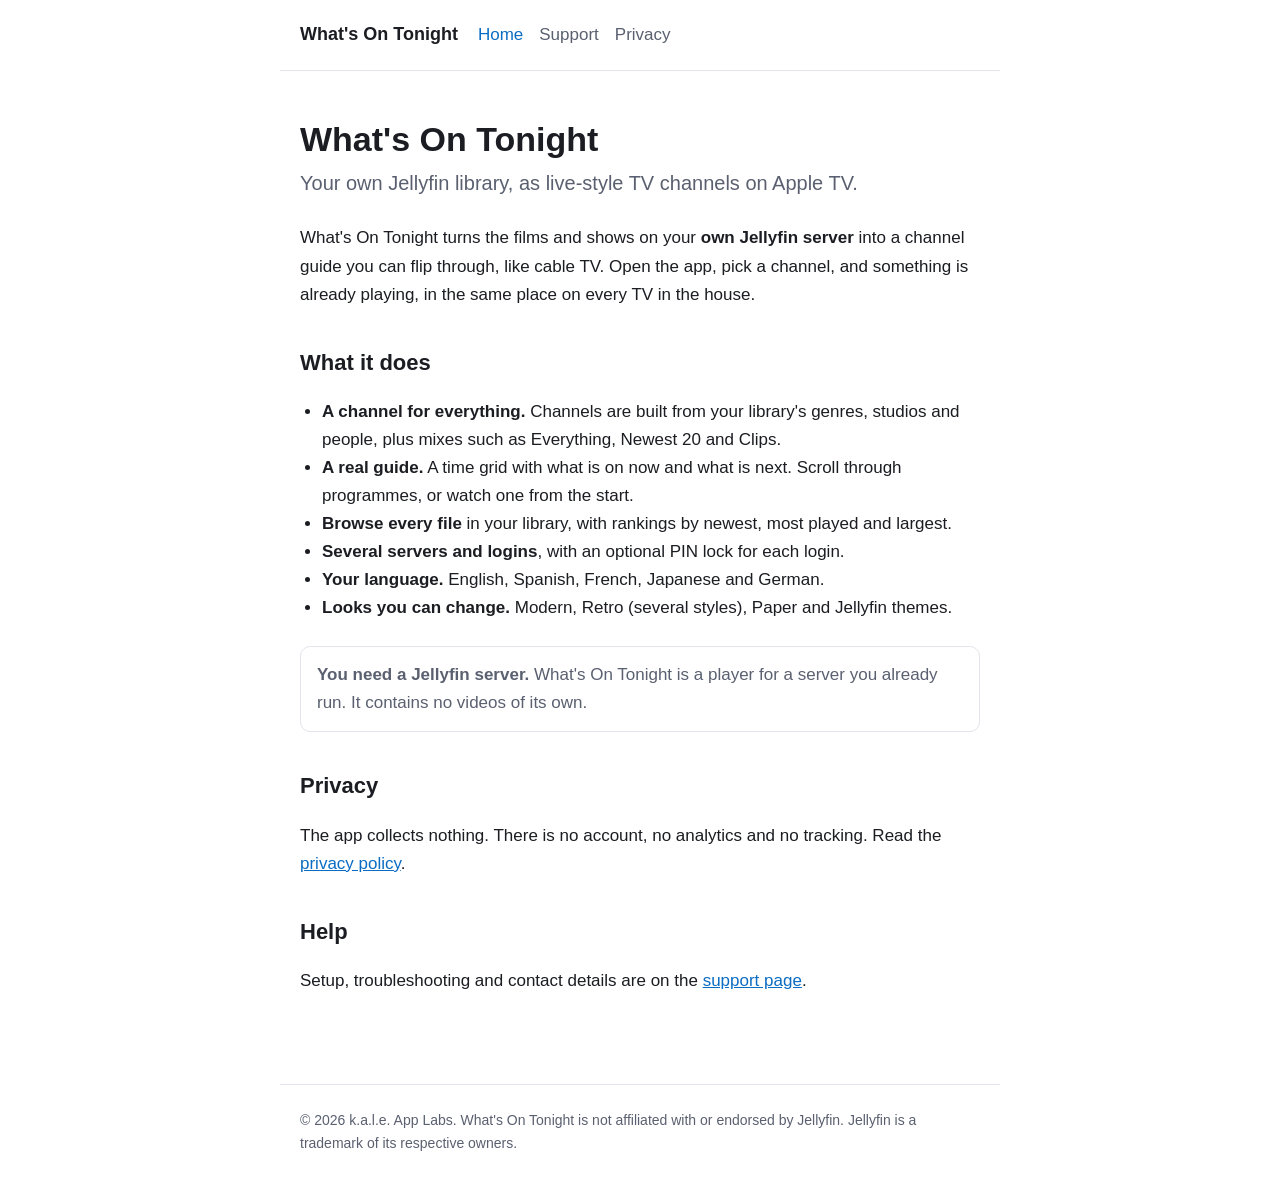
==== index.html @ f3444f4e "Add files via upload" ====
<!doctype html><html lang="en"><head><meta charset="utf-8"><meta name="viewport" content="width=device-width,initial-scale=1"><title>What's On Tonight</title><meta name="description" content="Turn your own Jellyfin library into live-style TV channels on Apple TV."><link rel="stylesheet" href="style.css"></head><body>
<header class="site"><a class="brand" href="index.html">What's On Tonight</a><nav><a href="index.html" aria-current="page">Home</a><a href="support.html">Support</a><a href="privacy.html">Privacy</a></nav></header>
<main>
<h1>What's On Tonight</h1>
<p class="lede">Your own Jellyfin library, as live-style TV channels on Apple TV.</p>
<p>What's On Tonight turns the films and shows on your <strong>own Jellyfin server</strong> into a channel guide you can flip through, like cable TV. Open the app, pick a channel, and something is already playing, in the same place on every TV in the house.</p>
<h2>What it does</h2>
<ul>
<li><strong>A channel for everything.</strong> Channels are built from your library's genres, studios and people, plus mixes such as Everything, Newest 20 and Clips.</li>
<li><strong>A real guide.</strong> A time grid with what is on now and what is next. Scroll through programmes, or watch one from the start.</li>
<li><strong>Browse every file</strong> in your library, with rankings by newest, most played and largest.</li>
<li><strong>Several servers and logins</strong>, with an optional PIN lock for each login.</li>
<li><strong>Your language.</strong> English, Spanish, French, Japanese and German.</li>
<li><strong>Looks you can change.</strong> Modern, Retro (several styles), Paper and Jellyfin themes.</li>
</ul>
<div class="note"><strong>You need a Jellyfin server.</strong> What's On Tonight is a player for a server you already run. It contains no videos of its own.</div>
<h2>Privacy</h2>
<p>The app collects nothing. There is no account, no analytics and no tracking. Read the <a href="privacy.html">privacy policy</a>.</p>
<h2>Help</h2>
<p>Setup, troubleshooting and contact details are on the <a href="support.html">support page</a>.</p>
</main>
<footer>&copy; 2026 k.a.l.e. App Labs. What's On Tonight is not affiliated with or endorsed by Jellyfin. Jellyfin is a trademark of its respective owners.</footer></body></html>
---- style.css ----
:root{--bg:#ffffff;--fg:#1b1d22;--muted:#5a6070;--line:#e3e5ea;--accent:#0a6cc2}
@media (prefers-color-scheme:dark){:root{--bg:#101215;--fg:#eceef2;--muted:#9aa1b0;--line:#272b33;--accent:#5db2ff}}
*{box-sizing:border-box}
body{margin:0;background:var(--bg);color:var(--fg);font:17px/1.65 -apple-system,BlinkMacSystemFont,"Segoe UI",Roboto,Helvetica,Arial,sans-serif}
main{max-width:720px;margin:0 auto;padding:48px 20px 72px}
header.site{max-width:720px;margin:0 auto;padding:20px;display:flex;gap:20px;align-items:baseline;flex-wrap:wrap;border-bottom:1px solid var(--line)}
header.site a.brand{font-weight:600;color:var(--fg);text-decoration:none;font-size:18px}
header.site nav a{margin-right:16px;color:var(--muted);text-decoration:none}
header.site nav a:hover,header.site nav a[aria-current]{color:var(--accent)}
h1{font-size:34px;line-height:1.2;margin:0 0 8px}h2{font-size:22px;margin:36px 0 8px}
p,li{color:var(--fg)}.lede{font-size:20px;color:var(--muted);margin:0 0 24px}
a{color:var(--accent)}ul{padding-left:22px}
.note{border:1px solid var(--line);border-radius:10px;padding:14px 16px;color:var(--muted);margin:24px 0}
footer{max-width:720px;margin:0 auto;padding:24px 20px 48px;color:var(--muted);font-size:14px;border-top:1px solid var(--line)}
code{background:var(--line);padding:1px 6px;border-radius:5px;font-size:.92em}
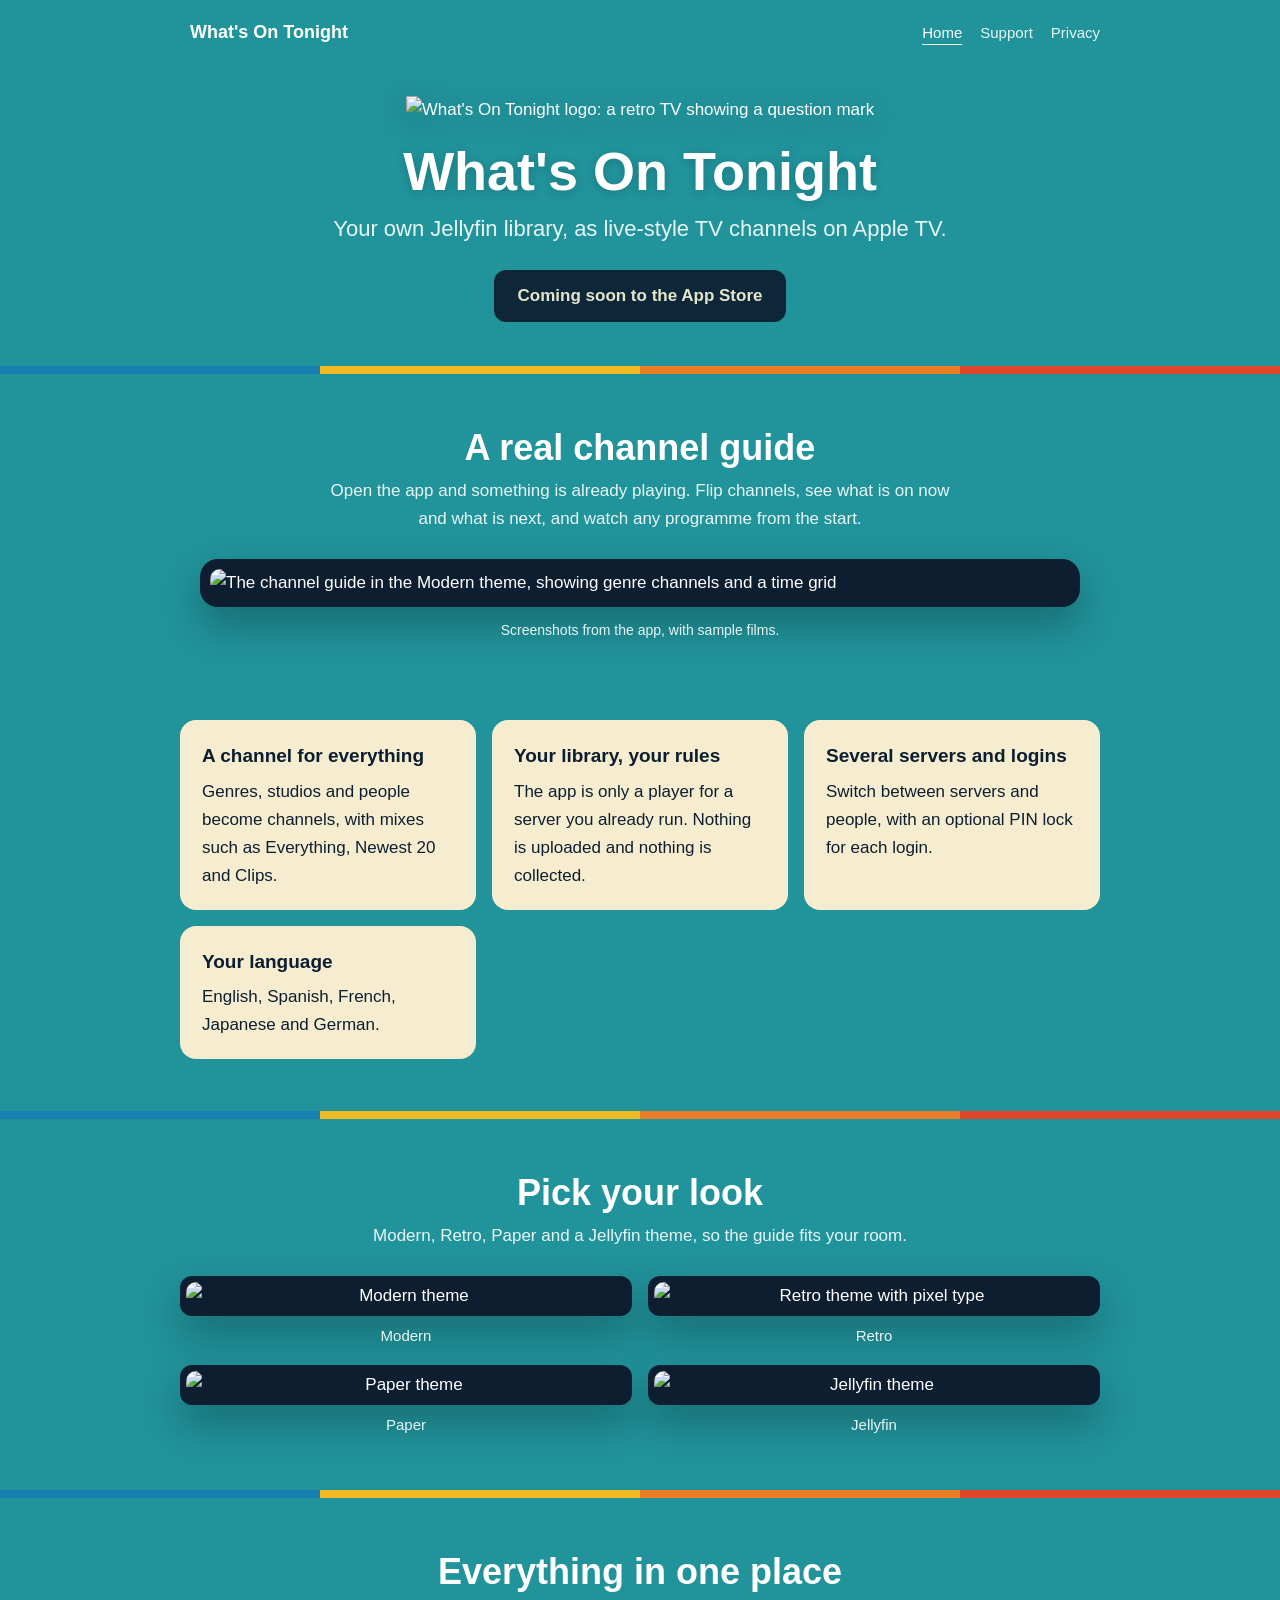
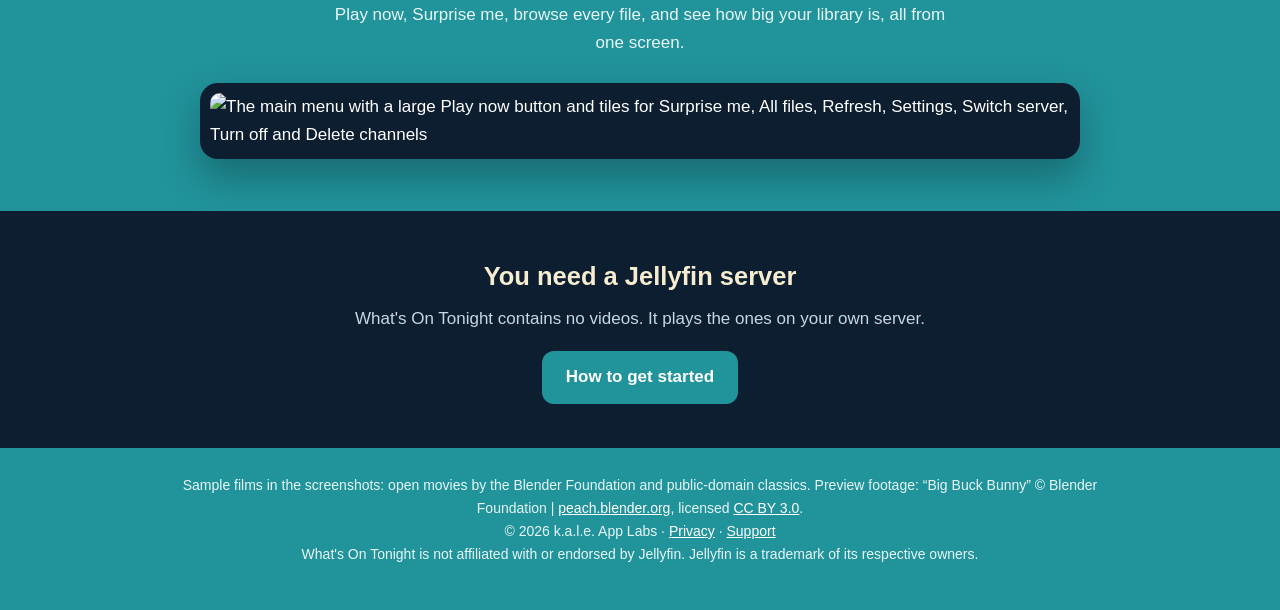
==== commit 8b4aa5e0: "v1.1 of website." ====
--- a/index.html
+++ b/index.html
@@ -1,22 +1,25 @@
-<!doctype html><html lang="en"><head><meta charset="utf-8"><meta name="viewport" content="width=device-width,initial-scale=1"><title>What's On Tonight</title><meta name="description" content="Turn your own Jellyfin library into live-style TV channels on Apple TV."><link rel="stylesheet" href="style.css"></head><body>
-<header class="site"><a class="brand" href="index.html">What's On Tonight</a><nav><a href="index.html" aria-current="page">Home</a><a href="support.html">Support</a><a href="privacy.html">Privacy</a></nav></header>
+<!doctype html><html lang="en"><head><meta charset="utf-8"><meta name="viewport" content="width=device-width,initial-scale=1"><title>What's On Tonight</title><meta name="description" content="Turn your own Jellyfin library into live-style TV channels on Apple TV."><meta name="theme-color" content="#21939B"><link rel="icon" type="image/png" href="images/favicon.png"><link rel="stylesheet" href="style.css"></head><body><header class="site"><a class="brand" href="index.html"><img src="images/logo.png" alt="">What's On Tonight</a><nav><a href="index.html" aria-current="page">Home</a><a href="support.html">Support</a><a href="privacy.html">Privacy</a></nav></header>
 <main>
-<h1>What's On Tonight</h1>
-<p class="lede">Your own Jellyfin library, as live-style TV channels on Apple TV.</p>
-<p>What's On Tonight turns the films and shows on your <strong>own Jellyfin server</strong> into a channel guide you can flip through, like cable TV. Open the app, pick a channel, and something is already playing, in the same place on every TV in the house.</p>
-<h2>What it does</h2>
-<ul>
-<li><strong>A channel for everything.</strong> Channels are built from your library's genres, studios and people, plus mixes such as Everything, Newest 20 and Clips.</li>
-<li><strong>A real guide.</strong> A time grid with what is on now and what is next. Scroll through programmes, or watch one from the start.</li>
-<li><strong>Browse every file</strong> in your library, with rankings by newest, most played and largest.</li>
-<li><strong>Several servers and logins</strong>, with an optional PIN lock for each login.</li>
-<li><strong>Your language.</strong> English, Spanish, French, Japanese and German.</li>
-<li><strong>Looks you can change.</strong> Modern, Retro (several styles), Paper and Jellyfin themes.</li>
-</ul>
-<div class="note"><strong>You need a Jellyfin server.</strong> What's On Tonight is a player for a server you already run. It contains no videos of its own.</div>
-<h2>Privacy</h2>
-<p>The app collects nothing. There is no account, no analytics and no tracking. Read the <a href="privacy.html">privacy policy</a>.</p>
-<h2>Help</h2>
-<p>Setup, troubleshooting and contact details are on the <a href="support.html">support page</a>.</p>
-</main>
-<footer>&copy; 2026 k.a.l.e. App Labs. What's On Tonight is not affiliated with or endorsed by Jellyfin. Jellyfin is a trademark of its respective owners.</footer></body></html>
+<div class="hero"><img class="logo" src="images/logo.png" alt="What's On Tonight logo: a retro TV showing a question mark"><h1>What's On Tonight</h1><p>Your own Jellyfin library, as live-style TV channels on Apple TV.</p><span class="btn soon">Coming soon to the App Store</span></div>
+<div class="stripe"><i></i><i></i><i></i><i></i></div>
+<section class="block"><div class="wrap"><h2>A real channel guide</h2><p class="lede">Open the app and something is already playing. Flip channels, see what is on now and what is next, and watch any programme from the start.</p>
+<div class="tv"><img src="images/guide-modern.png" alt="The channel guide in the Modern theme, showing genre channels and a time grid"></div><p class="lede" style="font-size:14px;margin-top:12px">Screenshots from the app, with sample films.</p></div></section>
+<section class="block" style="padding-top:0"><div class="wrap"><div class="cards">
+<div class="card"><h3>A channel for everything</h3><p>Genres, studios and people become channels, with mixes such as Everything, Newest 20 and Clips.</p></div>
+<div class="card"><h3>Your library, your rules</h3><p>The app is only a player for a server you already run. Nothing is uploaded and nothing is collected.</p></div>
+<div class="card"><h3>Several servers and logins</h3><p>Switch between servers and people, with an optional PIN lock for each login.</p></div>
+<div class="card"><h3>Your language</h3><p>English, Spanish, French, Japanese and German.</p></div>
+</div></div></section>
+<div class="stripe"><i></i><i></i><i></i><i></i></div>
+<section class="block"><div class="wrap"><h2>Pick your look</h2><p class="lede">Modern, Retro, Paper and a Jellyfin theme, so the guide fits your room.</p>
+<div class="looks">
+<figure><div class="tv"><img src="images/guide-modern.png" alt="Modern theme" loading="lazy"></div><figcaption>Modern</figcaption></figure>
+<figure><div class="tv"><img src="images/guide-retro.png" alt="Retro theme with pixel type" loading="lazy"></div><figcaption>Retro</figcaption></figure>
+<figure><div class="tv"><img src="images/guide-paper.png" alt="Paper theme" loading="lazy"></div><figcaption>Paper</figcaption></figure>
+<figure><div class="tv"><img src="images/guide-jellyfin.png" alt="Jellyfin theme" loading="lazy"></div><figcaption>Jellyfin</figcaption></figure>
+</div></div></section>
+<div class="stripe"><i></i><i></i><i></i><i></i></div>
+<section class="block"><div class="wrap"><h2>Everything in one place</h2><p class="lede">Play now, Surprise me, browse every file, and see how big your library is, all from one screen.</p>
+<div class="tv"><img src="images/menu-modern.png" alt="The main menu with a large Play now button and tiles for Surprise me, All files, Refresh, Settings, Switch server, Turn off and Delete channels" loading="lazy"></div></div></section>
+<div class="cta"><h2>You need a Jellyfin server</h2><p>What's On Tonight contains no videos. It plays the ones on your own server.</p><a class="btn" style="background:var(--teal);color:#fff" href="support.html">How to get started</a></div>
+</main><footer>Sample films in the screenshots: open movies by the Blender Foundation and public-domain classics. Preview footage: &ldquo;Big Buck Bunny&rdquo; &copy; Blender Foundation | <a href="https://peach.blender.org">peach.blender.org</a>, licensed <a href="https://creativecommons.org/licenses/by/3.0/">CC BY 3.0</a>.<br>&copy; 2026 k.a.l.e. App Labs &middot; <a href="privacy.html">Privacy</a> &middot; <a href="support.html">Support</a><br>What's On Tonight is not affiliated with or endorsed by Jellyfin. Jellyfin is a trademark of its respective owners.</footer></body></html>
--- a/style.css
+++ b/style.css
@@ -1,15 +1,43 @@
-:root{--bg:#ffffff;--fg:#1b1d22;--muted:#5a6070;--line:#e3e5ea;--accent:#0a6cc2}
-@media (prefers-color-scheme:dark){:root{--bg:#101215;--fg:#eceef2;--muted:#9aa1b0;--line:#272b33;--accent:#5db2ff}}
+:root{--teal:#21939B;--navy:#0D1E30;--cream:#F6EDD0;--blue:#1980B1;--yellow:#F0BA24;--orange:#E87D26;--red:#E0452B}
 *{box-sizing:border-box}
-body{margin:0;background:var(--bg);color:var(--fg);font:17px/1.65 -apple-system,BlinkMacSystemFont,"Segoe UI",Roboto,Helvetica,Arial,sans-serif}
-main{max-width:720px;margin:0 auto;padding:48px 20px 72px}
-header.site{max-width:720px;margin:0 auto;padding:20px;display:flex;gap:20px;align-items:baseline;flex-wrap:wrap;border-bottom:1px solid var(--line)}
-header.site a.brand{font-weight:600;color:var(--fg);text-decoration:none;font-size:18px}
-header.site nav a{margin-right:16px;color:var(--muted);text-decoration:none}
-header.site nav a:hover,header.site nav a[aria-current]{color:var(--accent)}
-h1{font-size:34px;line-height:1.2;margin:0 0 8px}h2{font-size:22px;margin:36px 0 8px}
-p,li{color:var(--fg)}.lede{font-size:20px;color:var(--muted);margin:0 0 24px}
-a{color:var(--accent)}ul{padding-left:22px}
-.note{border:1px solid var(--line);border-radius:10px;padding:14px 16px;color:var(--muted);margin:24px 0}
-footer{max-width:720px;margin:0 auto;padding:24px 20px 48px;color:var(--muted);font-size:14px;border-top:1px solid var(--line)}
-code{background:var(--line);padding:1px 6px;border-radius:5px;font-size:.92em}
+html{scroll-behavior:smooth}
+body{margin:0;background:var(--teal);color:#fff;font:17px/1.65 -apple-system,BlinkMacSystemFont,"Segoe UI",Roboto,Helvetica,Arial,sans-serif}
+a{color:inherit}
+.wrap{max-width:960px;margin:0 auto;padding:0 20px}
+header.site{display:flex;align-items:center;gap:16px;flex-wrap:wrap;padding:16px 20px;max-width:960px;margin:0 auto}
+header.site a.brand{display:flex;align-items:center;gap:10px;font-weight:700;font-size:18px;text-decoration:none;color:#fff}
+header.site a.brand img{height:34px;width:auto}
+header.site nav{margin-left:auto;display:flex;gap:18px}
+header.site nav a{text-decoration:none;color:#E8F7F7;font-size:15px}
+header.site nav a:hover,header.site nav a[aria-current]{color:#fff;text-decoration:underline;text-underline-offset:6px}
+.hero{text-align:center;padding:30px 20px 44px}
+.hero img.logo{width:200px;max-width:50%;height:auto;filter:drop-shadow(0 6px 14px rgba(0,0,0,.25))}
+.hero h1{font-size:clamp(34px,6vw,54px);line-height:1.1;margin:18px 0 10px;text-shadow:0 2px 10px rgba(0,0,0,.18)}
+.hero p{font-size:clamp(18px,2.4vw,22px);color:#E8F7F7;max-width:620px;margin:0 auto 22px}
+.btn{display:inline-block;background:var(--navy);color:var(--cream);padding:12px 24px;border-radius:12px;font-weight:700;text-decoration:none}
+.btn.soon{opacity:.92;cursor:default}
+.stripe{display:flex;height:8px}.stripe i{flex:1;display:block}
+.stripe i:nth-child(1){background:var(--blue)}.stripe i:nth-child(2){background:var(--yellow)}.stripe i:nth-child(3){background:var(--orange)}.stripe i:nth-child(4){background:var(--red)}
+section.block{padding:52px 0}
+section.block h2{font-size:clamp(26px,4vw,36px);line-height:1.2;margin:0 0 8px;text-align:center}
+section.block .lede{text-align:center;color:#E8F7F7;max-width:640px;margin:0 auto 26px}
+.tv{background:var(--navy);padding:10px;border-radius:18px;box-shadow:0 18px 40px rgba(0,0,0,.28);max-width:880px;margin:0 auto}
+.tv img{display:block;width:100%;height:auto;border-radius:10px}
+.looks{display:grid;grid-template-columns:repeat(auto-fit,minmax(300px,1fr));gap:16px;margin-top:8px}
+.looks figure{margin:0;text-align:center}
+.looks .tv{padding:6px;border-radius:12px}
+.looks figcaption{margin-top:8px;color:#E8F7F7;font-size:15px}
+.cards{display:grid;grid-template-columns:repeat(auto-fit,minmax(250px,1fr));gap:16px}
+.card{background:var(--cream);color:var(--navy);border-radius:16px;padding:20px 22px}
+.card h3{margin:0 0 6px;font-size:19px}.card p{margin:0}
+.doc{background:var(--cream);color:var(--navy);border-radius:18px;padding:30px 28px;margin:12px auto 40px;max-width:760px}
+.doc h1{font-size:32px;line-height:1.2;margin:0 0 6px}.doc h2{font-size:21px;margin:30px 0 6px}.doc h3{font-size:17px;margin:20px 0 4px}
+.doc .lede{color:#41566b;font-size:18px;margin:0 0 18px}
+.doc a{color:#12608a}.doc p,.doc li{color:var(--navy)}.doc ul,.doc ol{padding-left:22px}
+.doc code{background:#e5dab5;padding:1px 6px;border-radius:5px;font-size:.92em}
+.note{background:#fff8e1;border:1px solid #e0cf93;border-radius:12px;padding:14px 16px;margin:22px 0}
+.cta{background:var(--navy);color:var(--cream);text-align:center;padding:44px 20px}
+.cta h2{margin:0 0 8px}.cta p{color:#c9d6e3;margin:0 0 18px}
+footer{max-width:960px;margin:0 auto;padding:26px 20px 44px;color:#E8F7F7;font-size:14px;text-align:center}
+footer a{color:#fff}
+@media (max-width:600px){header.site nav{margin-left:0;width:100%}.doc{padding:22px 18px;border-radius:14px}}
